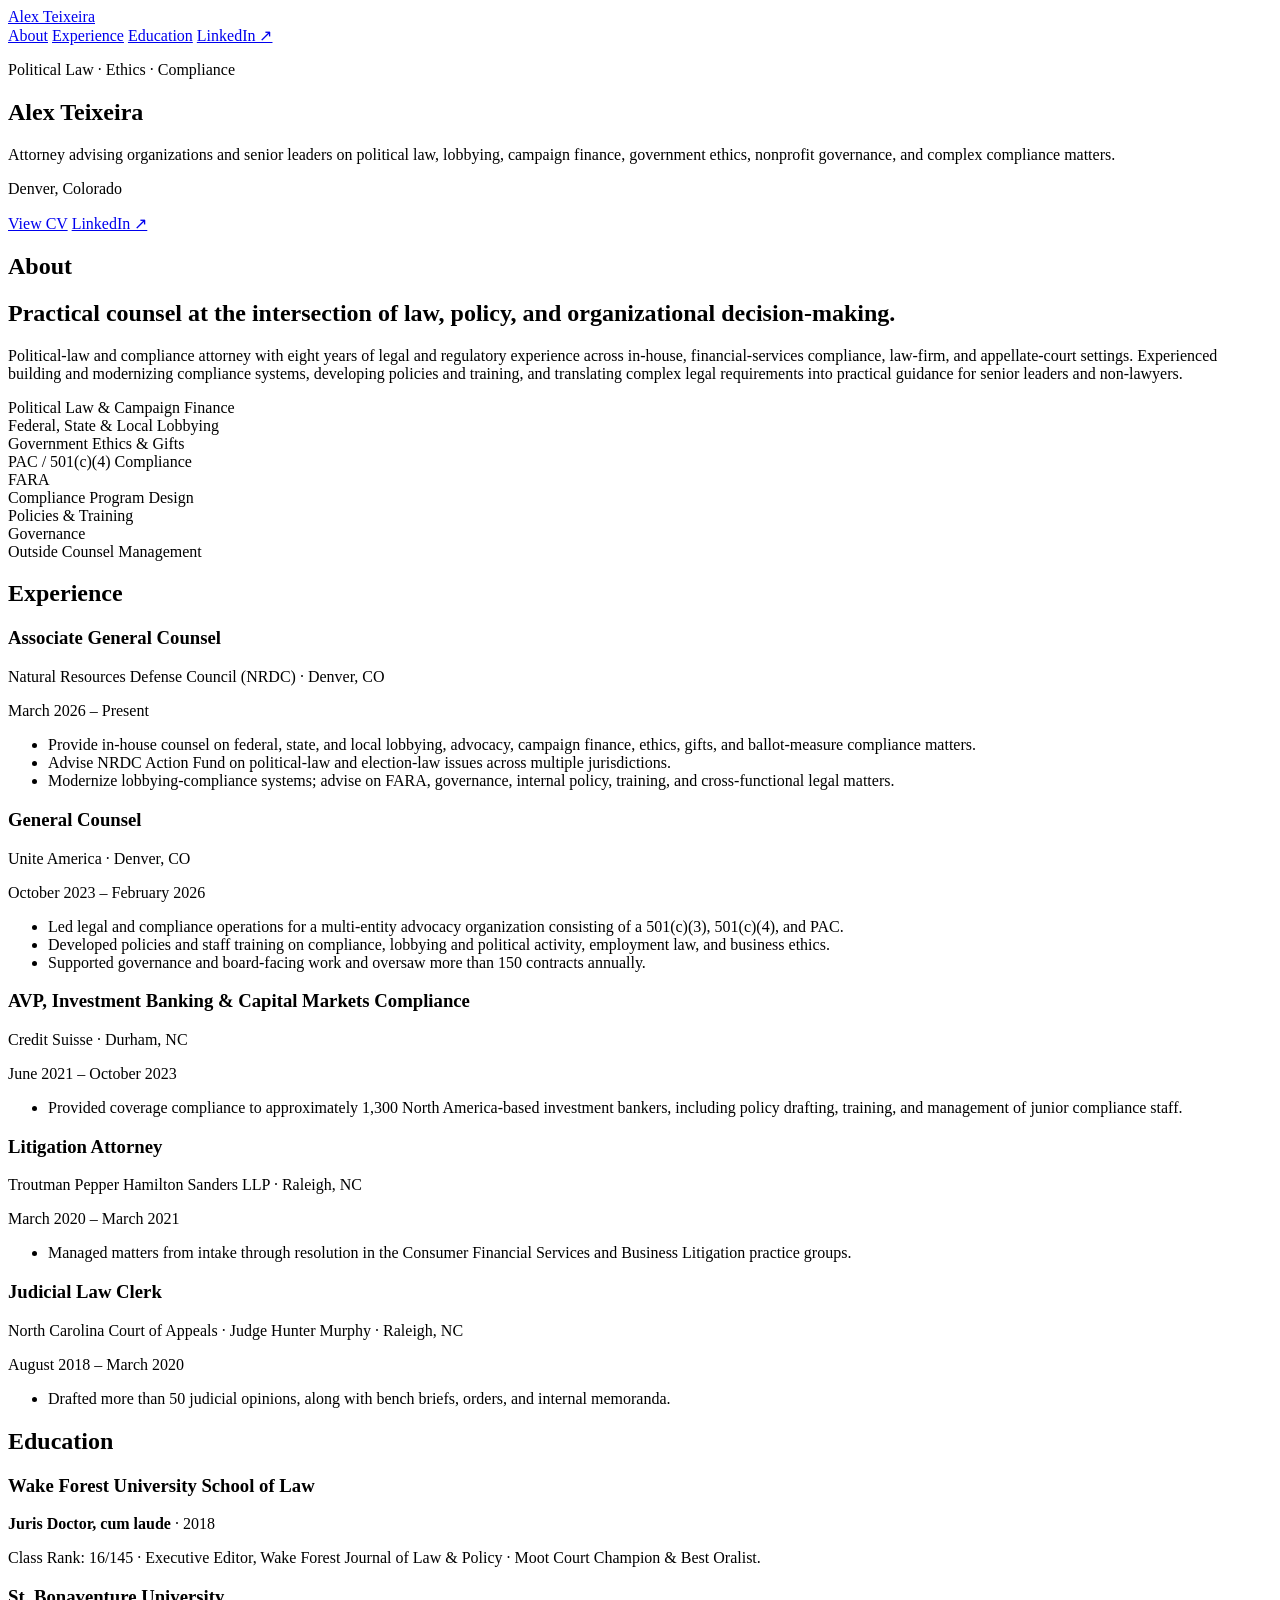
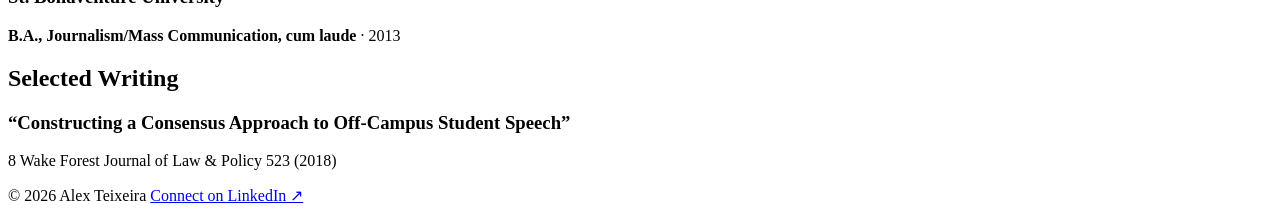
==== index.html @ 5073a771 "Add index.html" ====
<!doctype html>
<html lang="en">
<head>
  <meta charset="utf-8">
  <meta name="viewport" content="width=device-width, initial-scale=1">
  <title>Alex Teixeira | Political Law, Ethics & Compliance Counsel</title>
  <meta name="description" content="Alex Teixeira is a Denver-based attorney focused on political law, campaign finance, lobbying, ethics, compliance, nonprofit governance, and related regulatory matters.">
  <link rel="canonical" href="https://alex-teixeira.com/">
  <meta name="robots" content="index, follow">
  <meta property="og:type" content="website">
  <meta property="og:title" content="Alex Teixeira | Political Law, Ethics & Compliance Counsel">
  <meta property="og:description" content="Political-law and compliance attorney with experience across in-house, financial-services compliance, law-firm, and appellate-court settings.">
  <meta property="og:url" content="https://alex-teixeira.com/">
  <meta name="twitter:card" content="summary">
  <link rel="icon" href="favicon.svg" type="image/svg+xml">
  <link rel="stylesheet" href="styles.css">
  <script type="application/ld+json">
  {
    "@context": "https://schema.org",
    "@type": "Person",
    "name": "Alex Teixeira",
    "url": "https://alex-teixeira.com/",
    "jobTitle": "Political Law, Ethics & Compliance Counsel",
    "address": {
      "@type": "PostalAddress",
      "addressLocality": "Denver",
      "addressRegion": "CO",
      "addressCountry": "US"
    },
    "sameAs": [
      "https://www.linkedin.com/in/artex913"
    ]
  }
  </script>
</head>
<body>
  <header class="site-header">
    <nav class="nav container" aria-label="Primary navigation">
      <a class="brand" href="#top">Alex Teixeira</a>
      <div class="nav-links">
        <a href="#about">About</a>
        <a href="#experience">Experience</a>
        <a href="#education">Education</a>
        <a class="keep-mobile" href="https://www.linkedin.com/in/artex913" target="_blank" rel="noopener noreferrer">LinkedIn ↗</a>
      </div>
    </nav>
  </header>

  <main id="top">
    <section class="hero">
      <div class="container">
        <p class="eyebrow">Political Law · Ethics · Compliance</p>
        <h1>Alex Teixeira</h1>
        <p class="hero-subtitle">Attorney advising organizations and senior leaders on political law, lobbying, campaign finance, government ethics, nonprofit governance, and complex compliance matters.</p>
        <p class="hero-meta">Denver, Colorado</p>
        <div class="actions">
          <a class="button primary" href="Alex-Teixeira-CV.pdf">View CV</a>
          <a class="button secondary" href="https://www.linkedin.com/in/artex913" target="_blank" rel="noopener noreferrer">LinkedIn ↗</a>
        </div>
      </div>
    </section>

    <section class="section" id="about">
      <div class="container section-grid">
        <h2 class="section-label">About</h2>
        <div>
          <h2>Practical counsel at the intersection of law, policy, and organizational decision-making.</h2>
          <p class="lead">Political-law and compliance attorney with eight years of legal and regulatory experience across in-house, financial-services compliance, law-firm, and appellate-court settings. Experienced building and modernizing compliance systems, developing policies and training, and translating complex legal requirements into practical guidance for senior leaders and non-lawyers.</p>
          <div class="expertise-grid" aria-label="Core expertise">
            <div class="expertise-item">Political Law & Campaign Finance</div>
            <div class="expertise-item">Federal, State & Local Lobbying</div>
            <div class="expertise-item">Government Ethics & Gifts</div>
            <div class="expertise-item">PAC / 501(c)(4) Compliance</div>
            <div class="expertise-item">FARA</div>
            <div class="expertise-item">Compliance Program Design</div>
            <div class="expertise-item">Policies & Training</div>
            <div class="expertise-item">Governance</div>
            <div class="expertise-item">Outside Counsel Management</div>
          </div>
        </div>
      </div>
    </section>

    <section class="section" id="experience">
      <div class="container section-grid">
        <h2 class="section-label">Experience</h2>
        <div class="timeline">
          <article class="role">
            <div class="role-top">
              <div>
                <h3>Associate General Counsel</h3>
                <p class="org">Natural Resources Defense Council (NRDC) · Denver, CO</p>
              </div>
              <span class="date">March 2026 – Present</span>
            </div>
            <ul>
              <li>Provide in-house counsel on federal, state, and local lobbying, advocacy, campaign finance, ethics, gifts, and ballot-measure compliance matters.</li>
              <li>Advise NRDC Action Fund on political-law and election-law issues across multiple jurisdictions.</li>
              <li>Modernize lobbying-compliance systems; advise on FARA, governance, internal policy, training, and cross-functional legal matters.</li>
            </ul>
          </article>

          <article class="role">
            <div class="role-top">
              <div>
                <h3>General Counsel</h3>
                <p class="org">Unite America · Denver, CO</p>
              </div>
              <span class="date">October 2023 – February 2026</span>
            </div>
            <ul>
              <li>Led legal and compliance operations for a multi-entity advocacy organization consisting of a 501(c)(3), 501(c)(4), and PAC.</li>
              <li>Developed policies and staff training on compliance, lobbying and political activity, employment law, and business ethics.</li>
              <li>Supported governance and board-facing work and oversaw more than 150 contracts annually.</li>
            </ul>
          </article>

          <article class="role">
            <div class="role-top">
              <div>
                <h3>AVP, Investment Banking & Capital Markets Compliance</h3>
                <p class="org">Credit Suisse · Durham, NC</p>
              </div>
              <span class="date">June 2021 – October 2023</span>
            </div>
            <ul>
              <li>Provided coverage compliance to approximately 1,300 North America-based investment bankers, including policy drafting, training, and management of junior compliance staff.</li>
            </ul>
          </article>

          <article class="role">
            <div class="role-top">
              <div>
                <h3>Litigation Attorney</h3>
                <p class="org">Troutman Pepper Hamilton Sanders LLP · Raleigh, NC</p>
              </div>
              <span class="date">March 2020 – March 2021</span>
            </div>
            <ul>
              <li>Managed matters from intake through resolution in the Consumer Financial Services and Business Litigation practice groups.</li>
            </ul>
          </article>

          <article class="role">
            <div class="role-top">
              <div>
                <h3>Judicial Law Clerk</h3>
                <p class="org">North Carolina Court of Appeals · Judge Hunter Murphy · Raleigh, NC</p>
              </div>
              <span class="date">August 2018 – March 2020</span>
            </div>
            <ul>
              <li>Drafted more than 50 judicial opinions, along with bench briefs, orders, and internal memoranda.</li>
            </ul>
          </article>
        </div>
      </div>
    </section>

    <section class="section" id="education">
      <div class="container section-grid">
        <h2 class="section-label">Education</h2>
        <div class="education-grid">
          <article class="card">
            <h3>Wake Forest University School of Law</h3>
            <p><strong>Juris Doctor, cum laude</strong> · 2018</p>
            <p>Class Rank: 16/145 · Executive Editor, Wake Forest Journal of Law & Policy · Moot Court Champion & Best Oralist.</p>
          </article>
          <article class="card">
            <h3>St. Bonaventure University</h3>
            <p><strong>B.A., Journalism/Mass Communication, cum laude</strong> · 2013</p>
          </article>
        </div>
      </div>
    </section>

    <section class="section" id="writing">
      <div class="container section-grid">
        <h2 class="section-label">Selected Writing</h2>
        <article class="writing-card">
          <h3>“Constructing a Consensus Approach to Off-Campus Student Speech”</h3>
          <p>8 Wake Forest Journal of Law & Policy 523 (2018)</p>
        </article>
      </div>
    </section>
  </main>

  <footer class="site-footer">
    <div class="container footer-inner">
      <span>© 2026 Alex Teixeira</span>
      <a href="https://www.linkedin.com/in/artex913" target="_blank" rel="noopener noreferrer">Connect on LinkedIn ↗</a>
    </div>
  </footer>
</body>
</html>
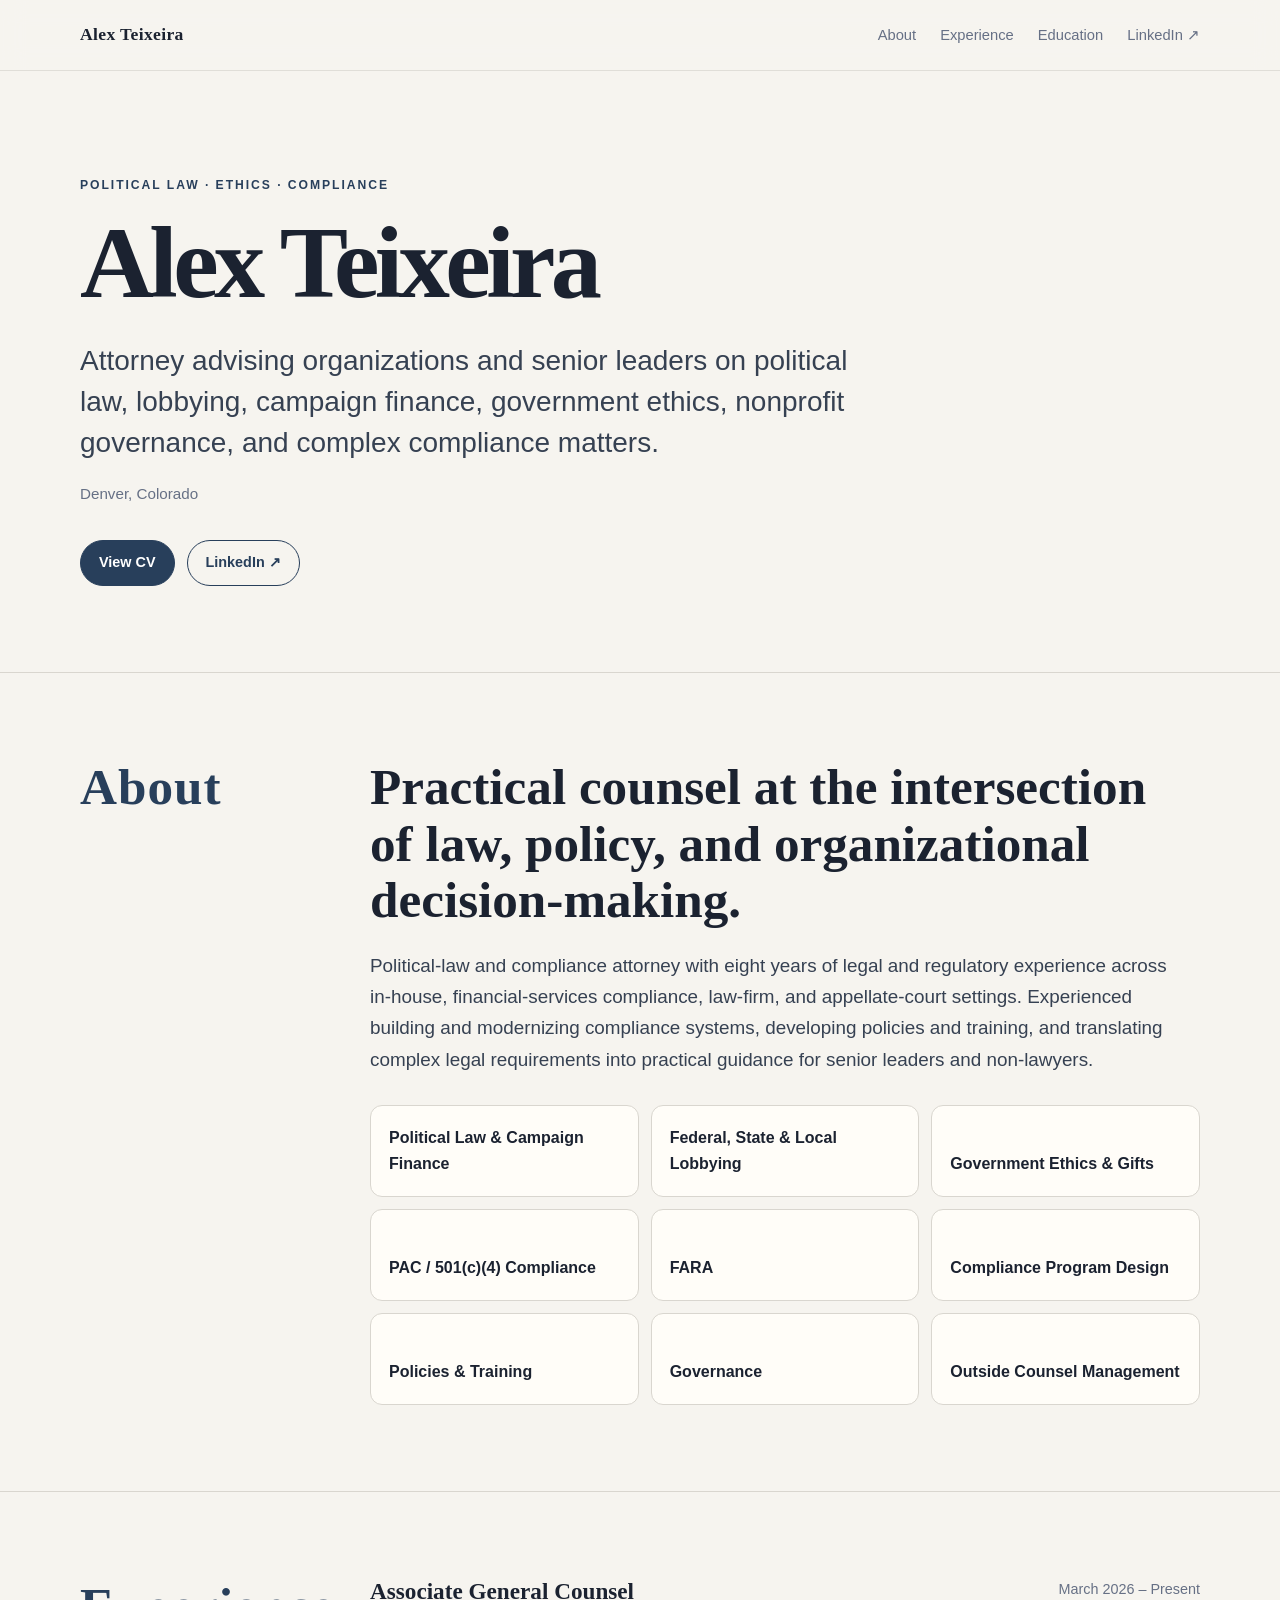
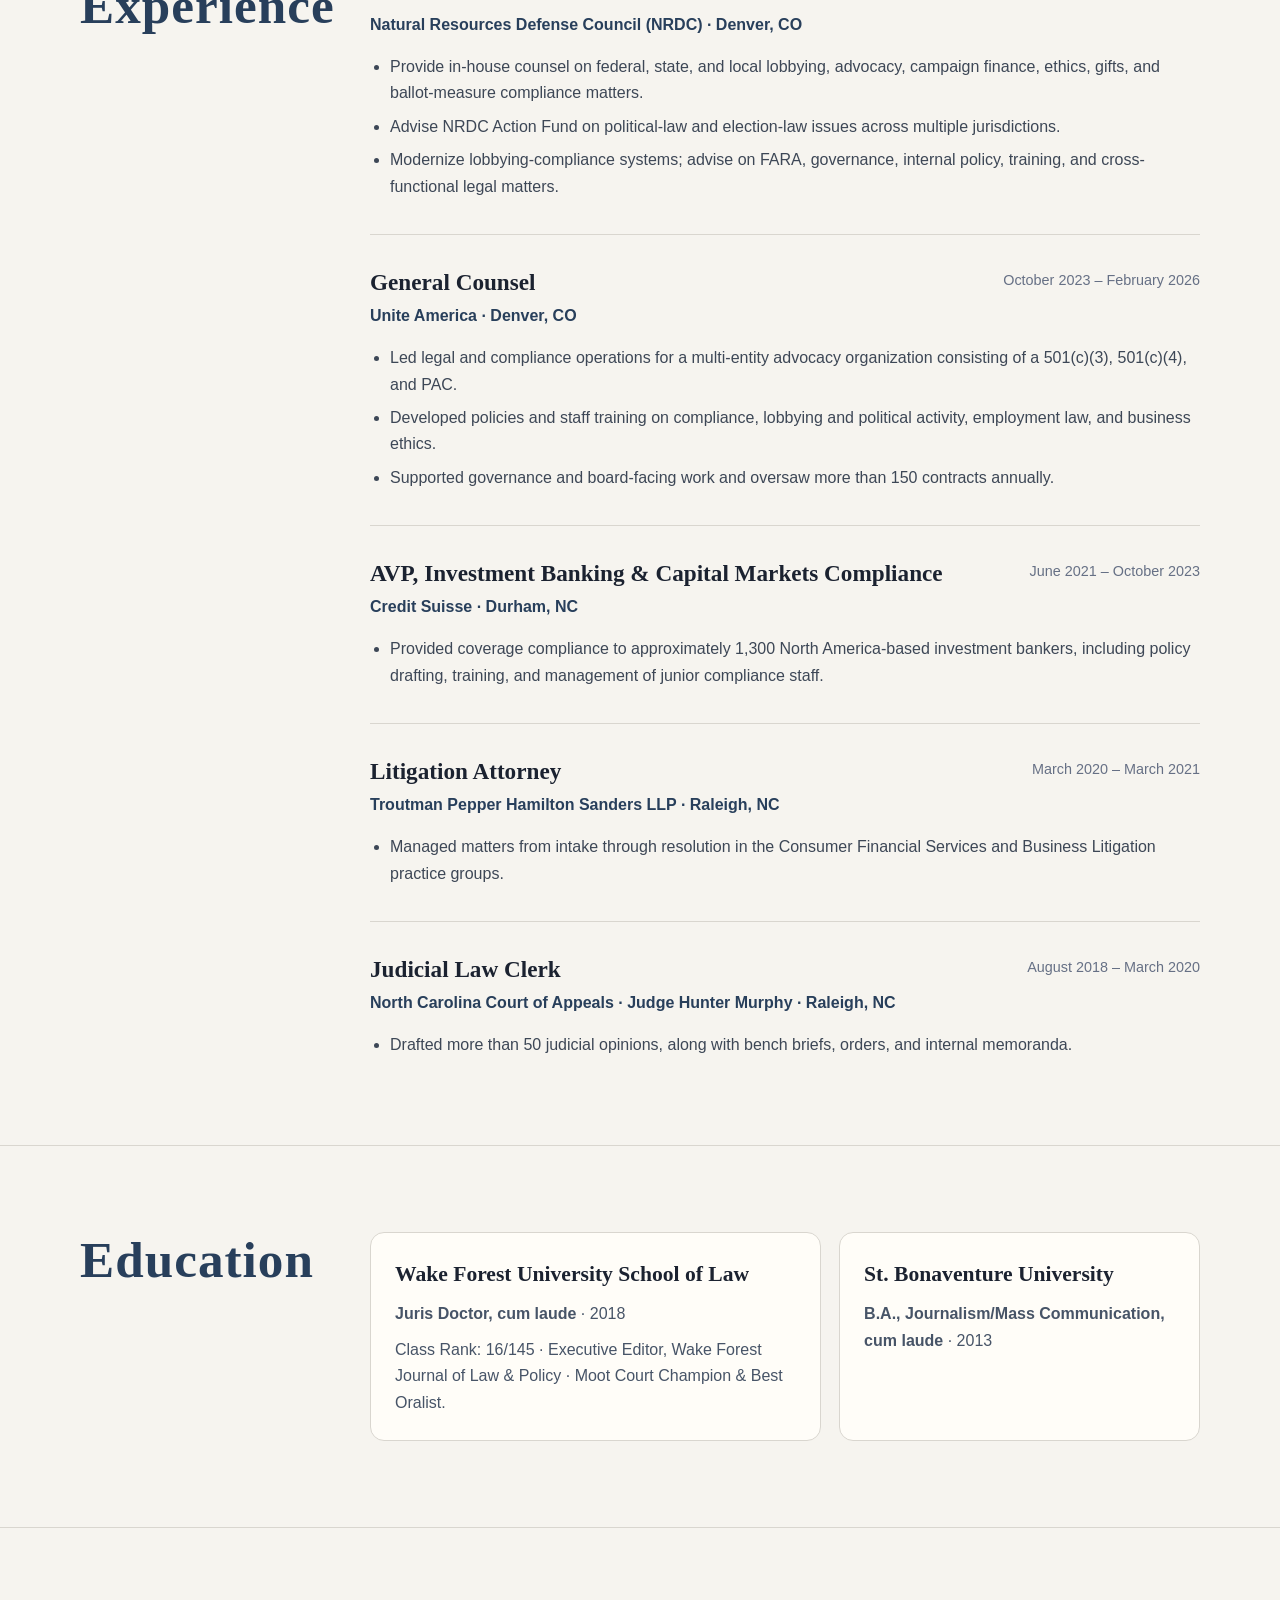
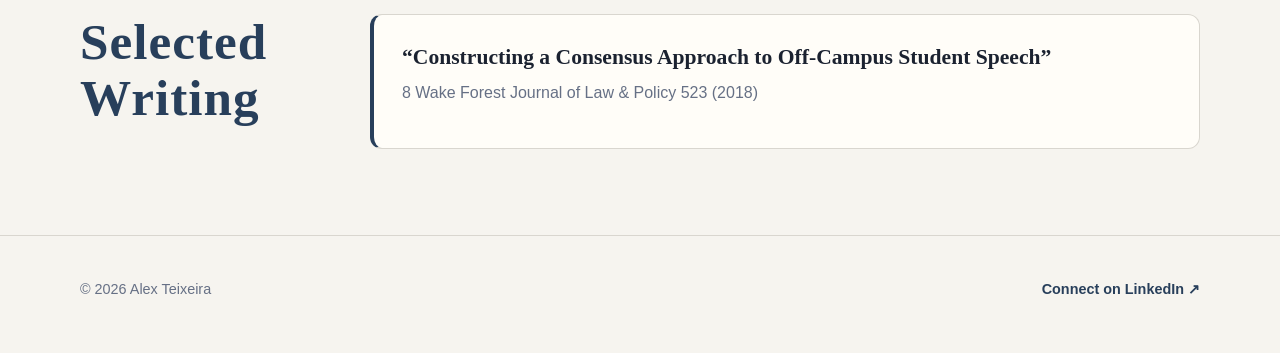
==== commit a2b3f3c5: "Link CV button to public web CV" ====
--- a/index.html
+++ b/index.html
@@ -54,7 +54,7 @@
         <p class="hero-subtitle">Attorney advising organizations and senior leaders on political law, lobbying, campaign finance, government ethics, nonprofit governance, and complex compliance matters.</p>
         <p class="hero-meta">Denver, Colorado</p>
         <div class="actions">
-          <a class="button primary" href="Alex-Teixeira-CV.pdf">View CV</a>
+          <a class="button primary" href="cv-public.html">View CV</a>
           <a class="button secondary" href="https://www.linkedin.com/in/artex913" target="_blank" rel="noopener noreferrer">LinkedIn ↗</a>
         </div>
       </div>
--- a/styles.css
+++ b/styles.css
@@ -0,0 +1,163 @@
+:root {
+  --bg: #f6f4ef;
+  --paper: #fffdf8;
+  --text: #1b2230;
+  --muted: #667085;
+  --line: #d9d6cf;
+  --accent: #283f5b;
+  --accent-soft: #e9edf2;
+  --max: 1120px;
+}
+
+* { box-sizing: border-box; }
+html { scroll-behavior: smooth; }
+body {
+  margin: 0;
+  background: var(--bg);
+  color: var(--text);
+  font-family: Inter, ui-sans-serif, -apple-system, BlinkMacSystemFont, "Segoe UI", sans-serif;
+  line-height: 1.65;
+  -webkit-font-smoothing: antialiased;
+}
+
+a { color: inherit; }
+.container { width: min(calc(100% - 40px), var(--max)); margin: 0 auto; }
+
+.site-header {
+  position: sticky;
+  top: 0;
+  z-index: 20;
+  backdrop-filter: blur(12px);
+  background: color-mix(in srgb, var(--bg) 88%, transparent);
+  border-bottom: 1px solid color-mix(in srgb, var(--line) 75%, transparent);
+}
+.nav {
+  min-height: 70px;
+  display: flex;
+  align-items: center;
+  justify-content: space-between;
+  gap: 28px;
+}
+.brand {
+  text-decoration: none;
+  font-family: Georgia, "Times New Roman", serif;
+  font-weight: 700;
+  letter-spacing: .02em;
+  font-size: 1.1rem;
+}
+.nav-links { display: flex; gap: 24px; align-items: center; }
+.nav-links a { text-decoration: none; font-size: .92rem; color: var(--muted); }
+.nav-links a:hover { color: var(--text); }
+
+.hero { padding: 104px 0 86px; border-bottom: 1px solid var(--line); }
+.eyebrow {
+  margin: 0 0 18px;
+  text-transform: uppercase;
+  letter-spacing: .16em;
+  font-size: .76rem;
+  font-weight: 700;
+  color: var(--accent);
+}
+h1, h2, h3 { font-family: Georgia, "Times New Roman", serif; }
+h1 {
+  margin: 0;
+  max-width: 840px;
+  font-size: clamp(3rem, 8vw, 6.6rem);
+  line-height: .98;
+  letter-spacing: -.045em;
+  font-weight: 600;
+}
+.hero-subtitle {
+  max-width: 780px;
+  margin: 28px 0 0;
+  font-size: clamp(1.25rem, 2.5vw, 1.75rem);
+  line-height: 1.45;
+  color: #364152;
+}
+.hero-meta { margin: 18px 0 0; color: var(--muted); font-size: .95rem; }
+.actions { display: flex; flex-wrap: wrap; gap: 12px; margin-top: 34px; }
+.button {
+  display: inline-flex;
+  align-items: center;
+  justify-content: center;
+  min-height: 46px;
+  padding: 0 18px;
+  border: 1px solid var(--accent);
+  border-radius: 999px;
+  text-decoration: none;
+  font-weight: 650;
+  font-size: .9rem;
+}
+.button.primary { background: var(--accent); color: white; }
+.button.secondary { background: transparent; color: var(--accent); }
+.button:hover { transform: translateY(-1px); }
+
+.section { padding: 86px 0; border-bottom: 1px solid var(--line); }
+.section-grid { display: grid; grid-template-columns: 220px 1fr; gap: 70px; }
+.section-label { margin: 0; font-size: 1rem; letter-spacing: .02em; color: var(--accent); }
+.section h2 { margin: 0 0 22px; font-size: clamp(2rem, 4vw, 3.3rem); line-height: 1.1; }
+.lead { margin: 0; max-width: 800px; font-size: 1.18rem; color: #364152; }
+
+.expertise-grid {
+  display: grid;
+  grid-template-columns: repeat(3, 1fr);
+  gap: 12px;
+  margin-top: 30px;
+}
+.expertise-item {
+  min-height: 92px;
+  padding: 18px;
+  background: var(--paper);
+  border: 1px solid var(--line);
+  border-radius: 12px;
+  font-weight: 650;
+  display: flex;
+  align-items: flex-end;
+}
+
+.timeline { display: grid; gap: 34px; }
+.role { padding-bottom: 34px; border-bottom: 1px solid var(--line); }
+.role:last-child { padding-bottom: 0; border-bottom: 0; }
+.role-top { display: flex; justify-content: space-between; gap: 24px; align-items: flex-start; }
+.role h3 { margin: 0; font-size: 1.45rem; line-height: 1.2; }
+.org { margin: 6px 0 0; font-weight: 700; color: var(--accent); }
+.date { white-space: nowrap; color: var(--muted); font-size: .9rem; }
+.role ul { margin: 16px 0 0; padding-left: 1.25rem; color: #3d4756; }
+.role li + li { margin-top: 7px; }
+
+.education-grid { display: grid; grid-template-columns: 1.25fr 1fr; gap: 18px; }
+.card { padding: 24px; background: var(--paper); border: 1px solid var(--line); border-radius: 14px; }
+.card h3 { margin: 0; font-size: 1.35rem; }
+.card p { margin: 9px 0 0; color: #475467; }
+
+.writing-card {
+  padding: 28px;
+  background: var(--paper);
+  border: 1px solid var(--line);
+  border-left: 4px solid var(--accent);
+  border-radius: 12px;
+}
+.writing-card h3 { margin: 0; font-size: 1.35rem; line-height: 1.35; }
+.writing-card p { margin: 8px 0 0; color: var(--muted); }
+
+.site-footer { padding: 42px 0 52px; }
+.footer-inner { display: flex; justify-content: space-between; gap: 20px; color: var(--muted); font-size: .9rem; }
+.footer-inner a { color: var(--accent); font-weight: 650; text-decoration: none; }
+
+@media (max-width: 800px) {
+  .nav-links a:not(.keep-mobile) { display: none; }
+  .hero { padding: 76px 0 64px; }
+  .section { padding: 64px 0; }
+  .section-grid { grid-template-columns: 1fr; gap: 22px; }
+  .expertise-grid { grid-template-columns: 1fr 1fr; }
+  .education-grid { grid-template-columns: 1fr; }
+  .role-top { display: block; }
+  .date { display: block; margin-top: 8px; }
+}
+
+@media (max-width: 520px) {
+  .container { width: min(calc(100% - 28px), var(--max)); }
+  .expertise-grid { grid-template-columns: 1fr; }
+  .footer-inner { display: block; }
+  .footer-inner span { display: block; margin-bottom: 8px; }
+}
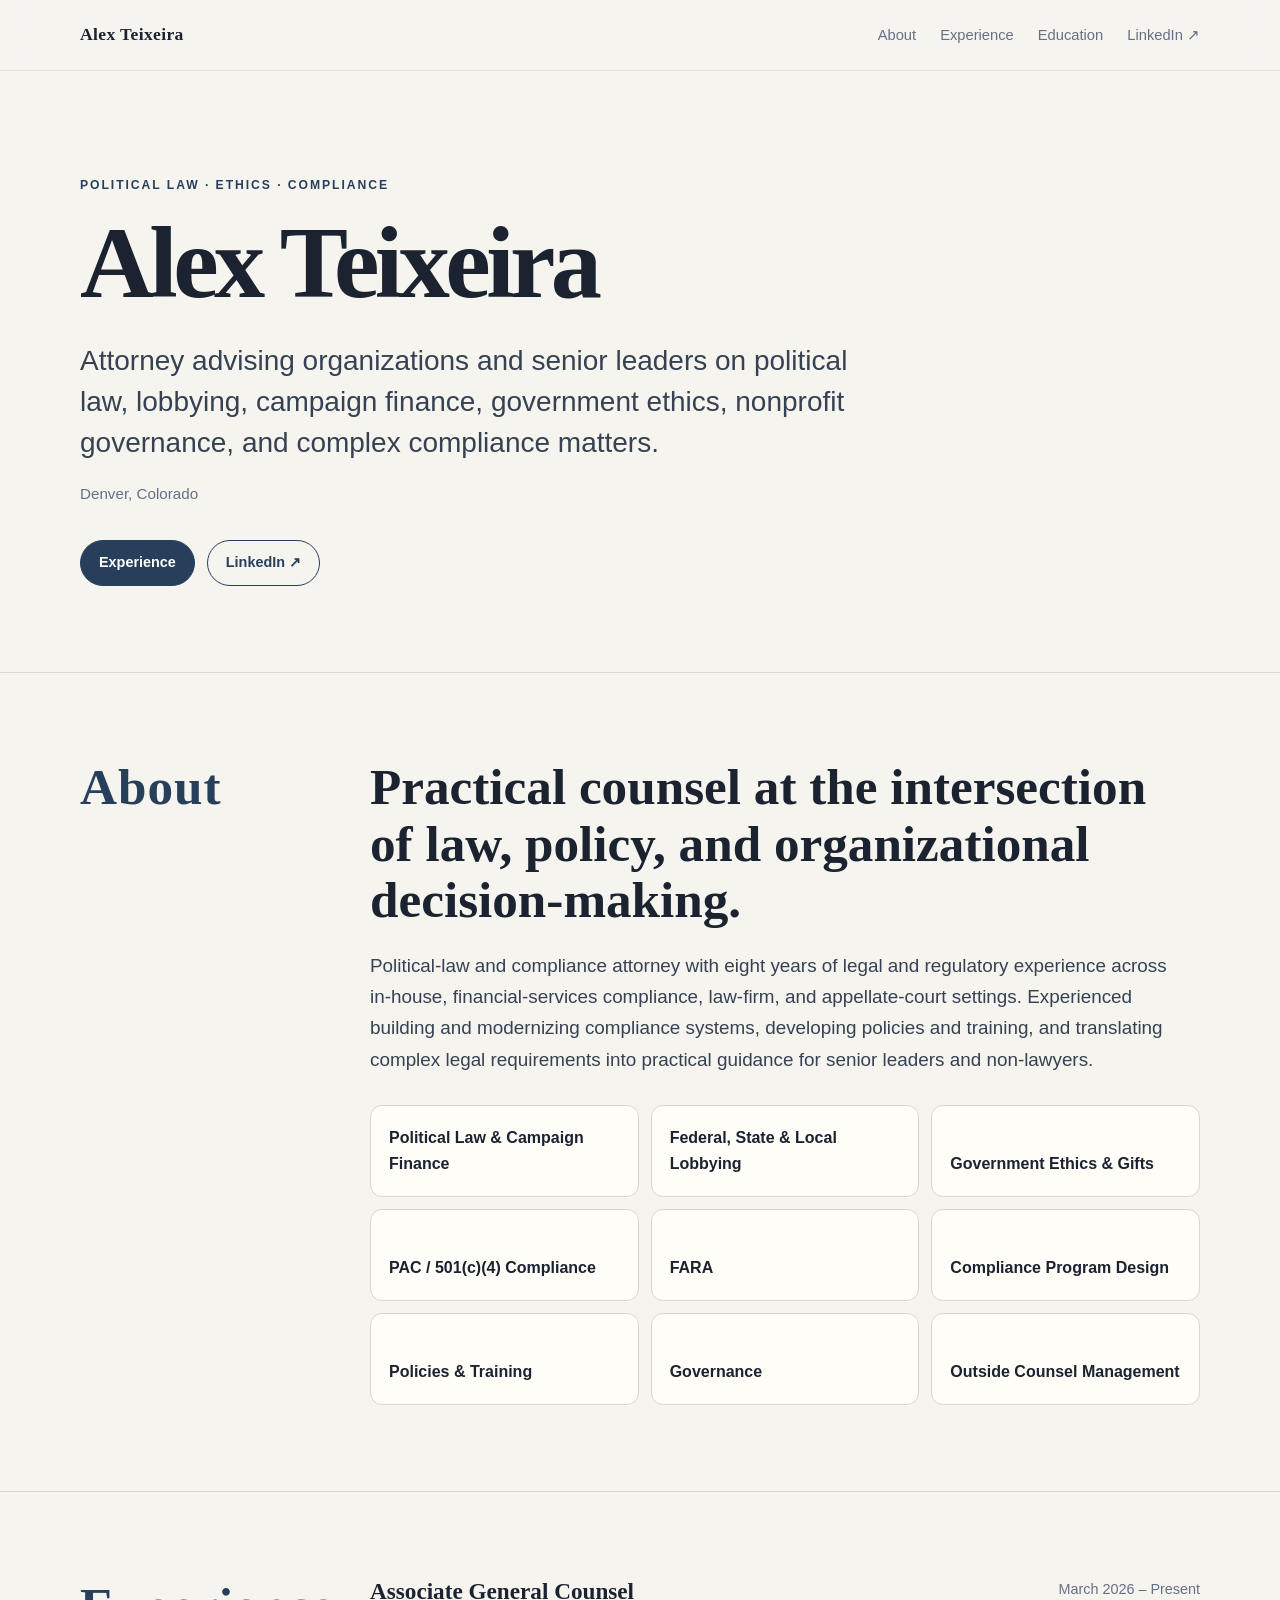
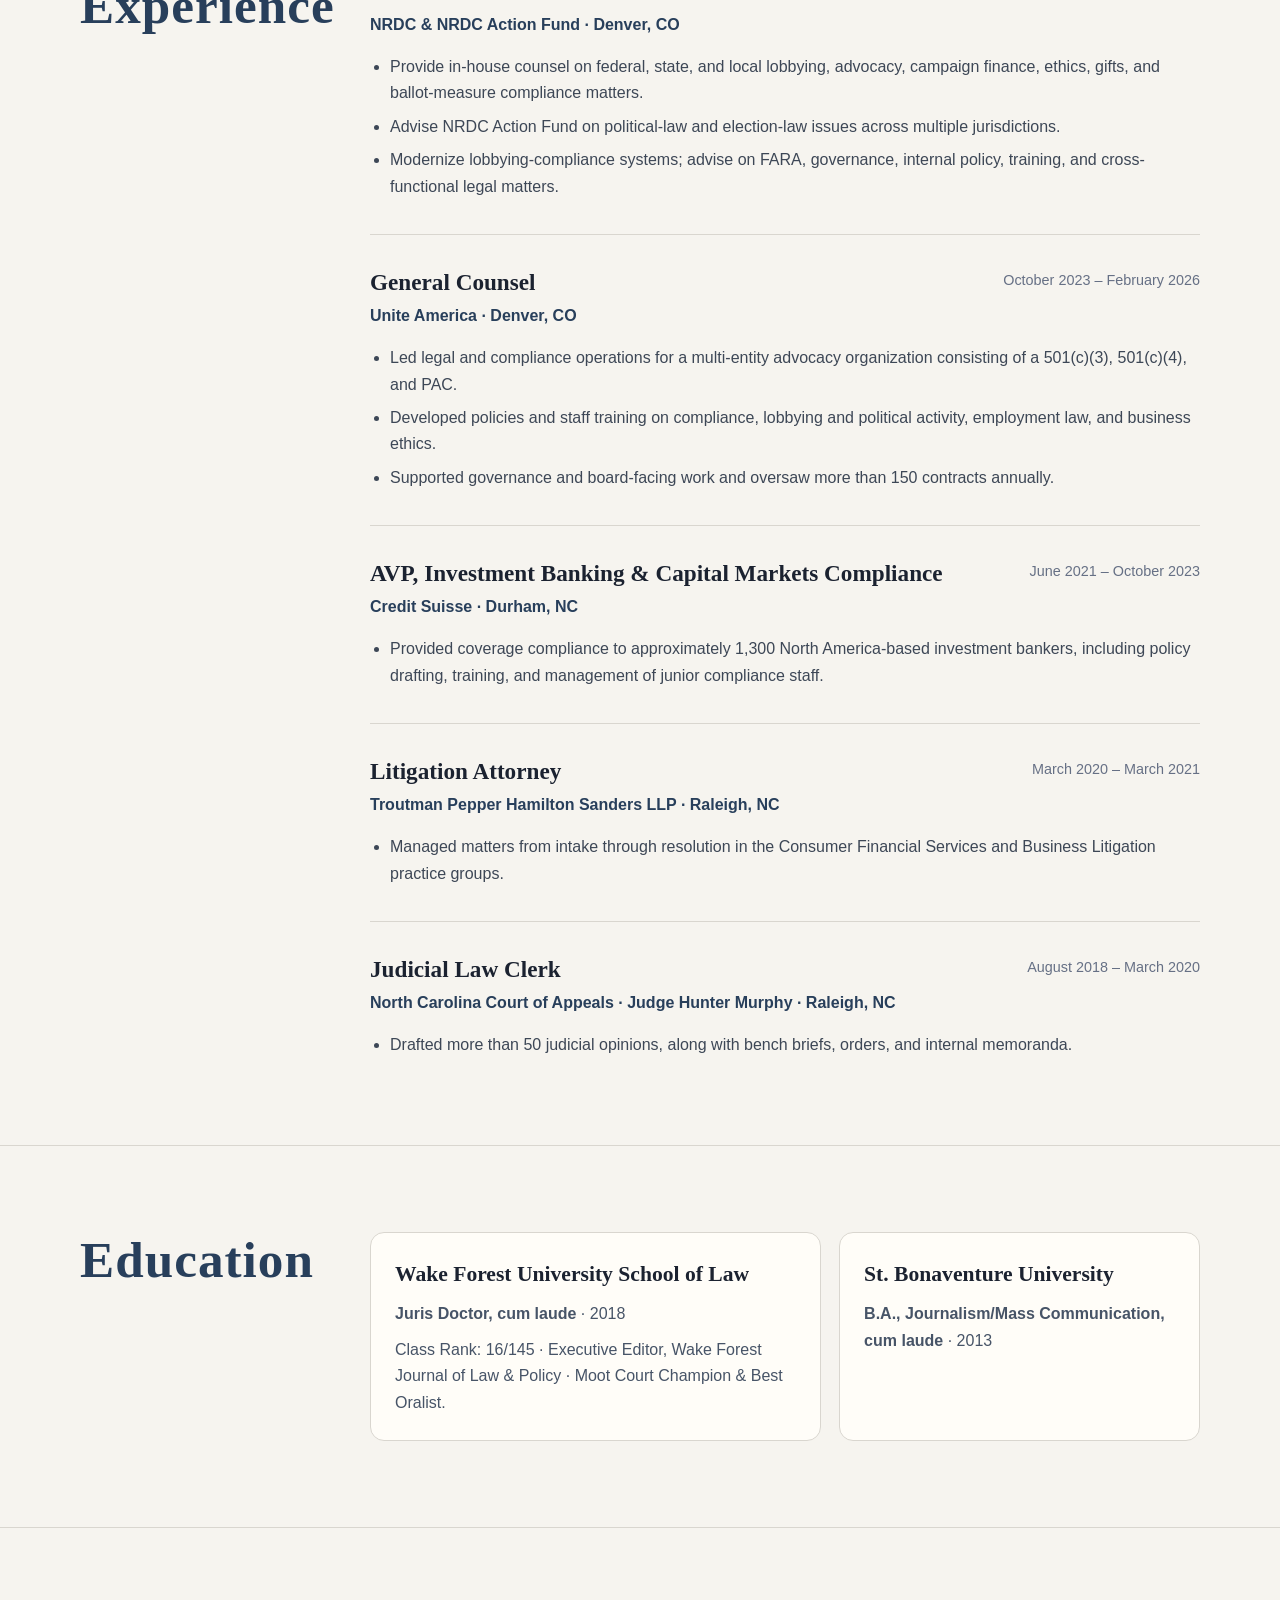
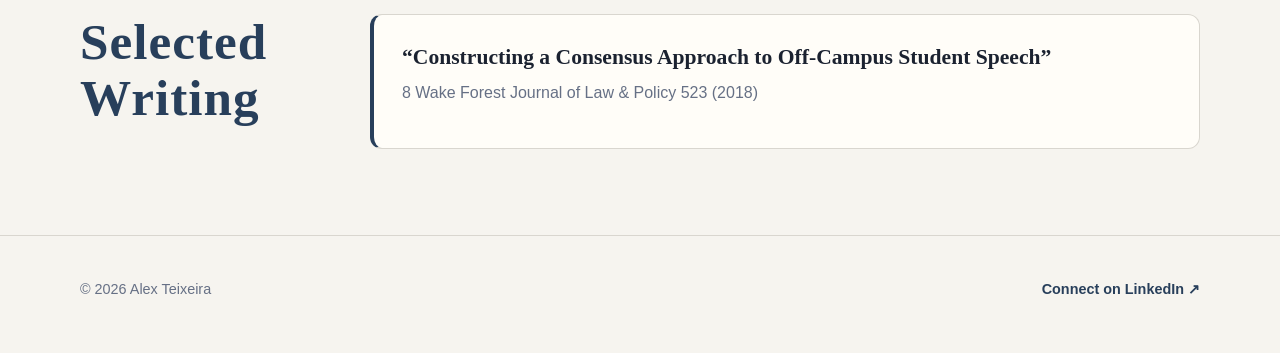
==== commit cd30c3bf: "Refine experience link and NRDC role label" ====
--- a/index.html
+++ b/index.html
@@ -54,7 +54,7 @@
         <p class="hero-subtitle">Attorney advising organizations and senior leaders on political law, lobbying, campaign finance, government ethics, nonprofit governance, and complex compliance matters.</p>
         <p class="hero-meta">Denver, Colorado</p>
         <div class="actions">
-          <a class="button primary" href="cv-public.html">View CV</a>
+          <a class="button primary" href="#experience">Experience</a>
           <a class="button secondary" href="https://www.linkedin.com/in/artex913" target="_blank" rel="noopener noreferrer">LinkedIn ↗</a>
         </div>
       </div>
@@ -89,7 +89,7 @@
             <div class="role-top">
               <div>
                 <h3>Associate General Counsel</h3>
-                <p class="org">Natural Resources Defense Council (NRDC) · Denver, CO</p>
+                <p class="org">NRDC &amp; NRDC Action Fund · Denver, CO</p>
               </div>
               <span class="date">March 2026 – Present</span>
             </div>
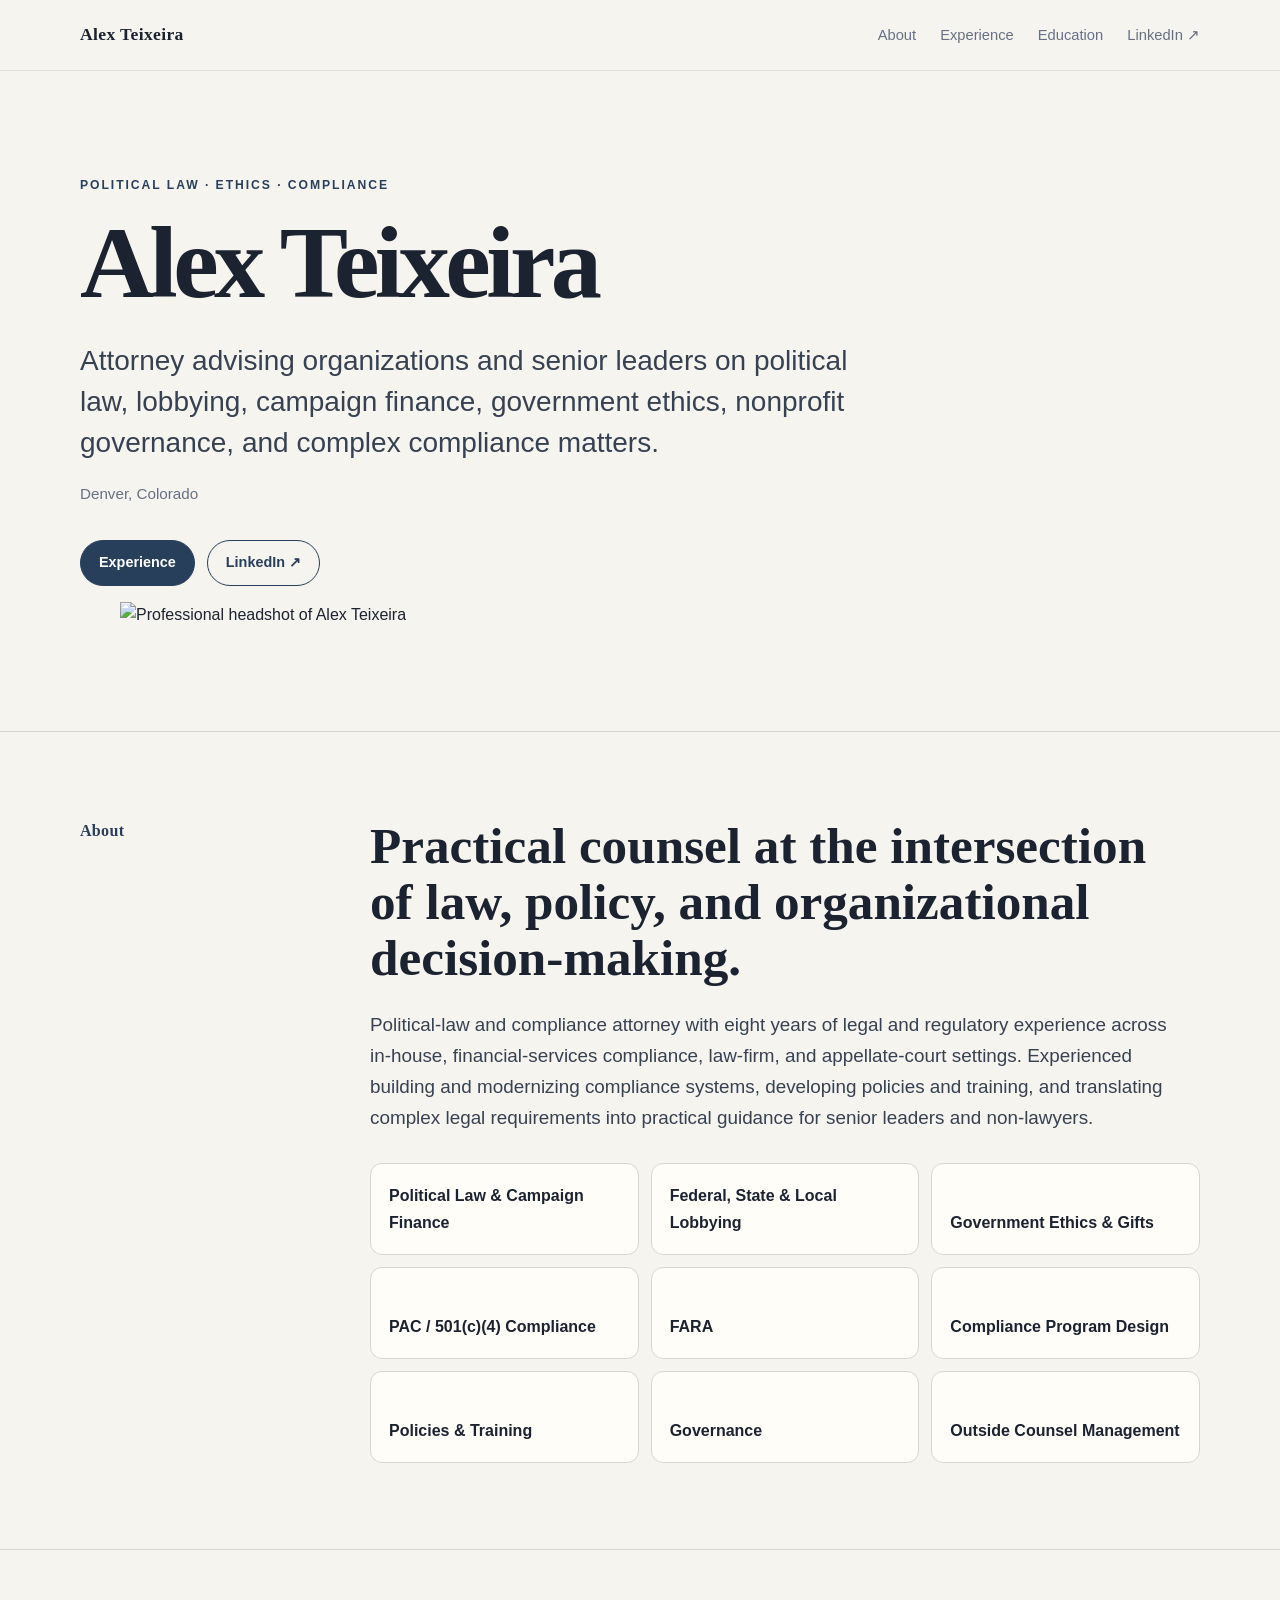
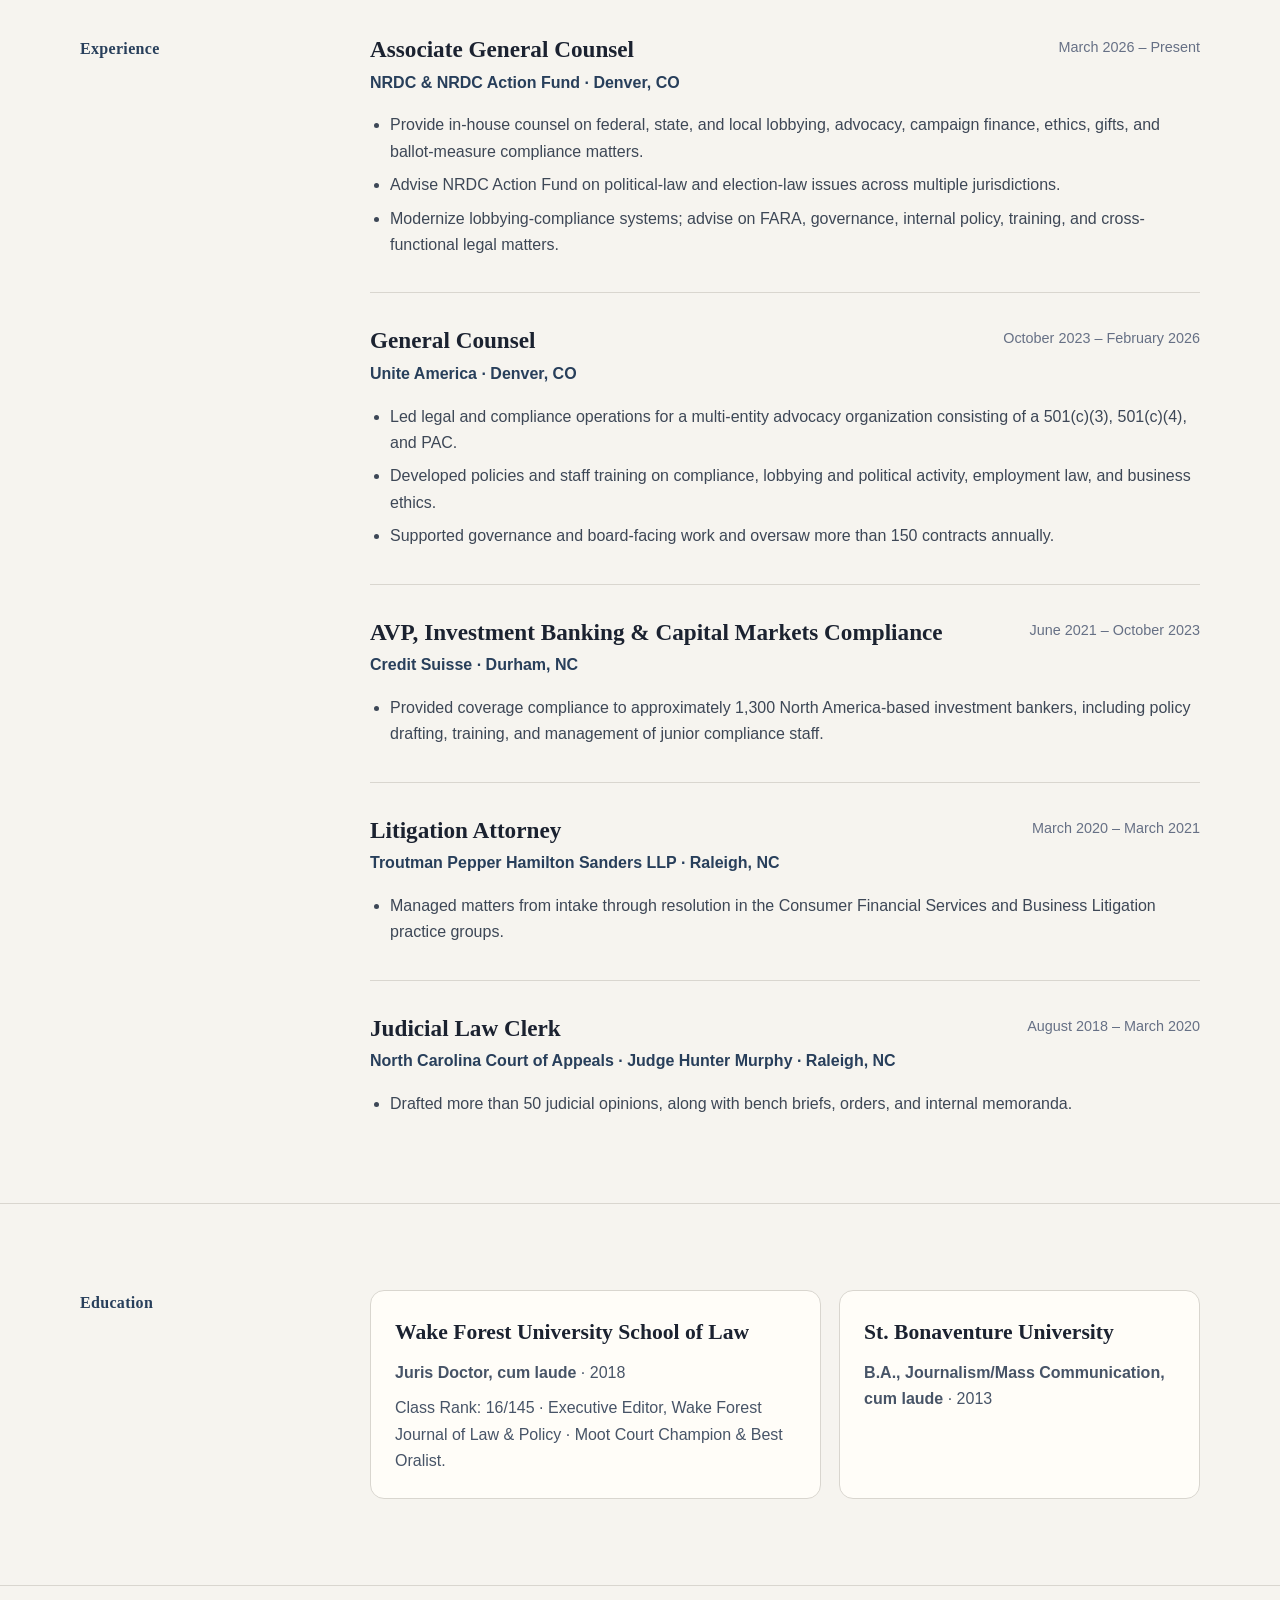
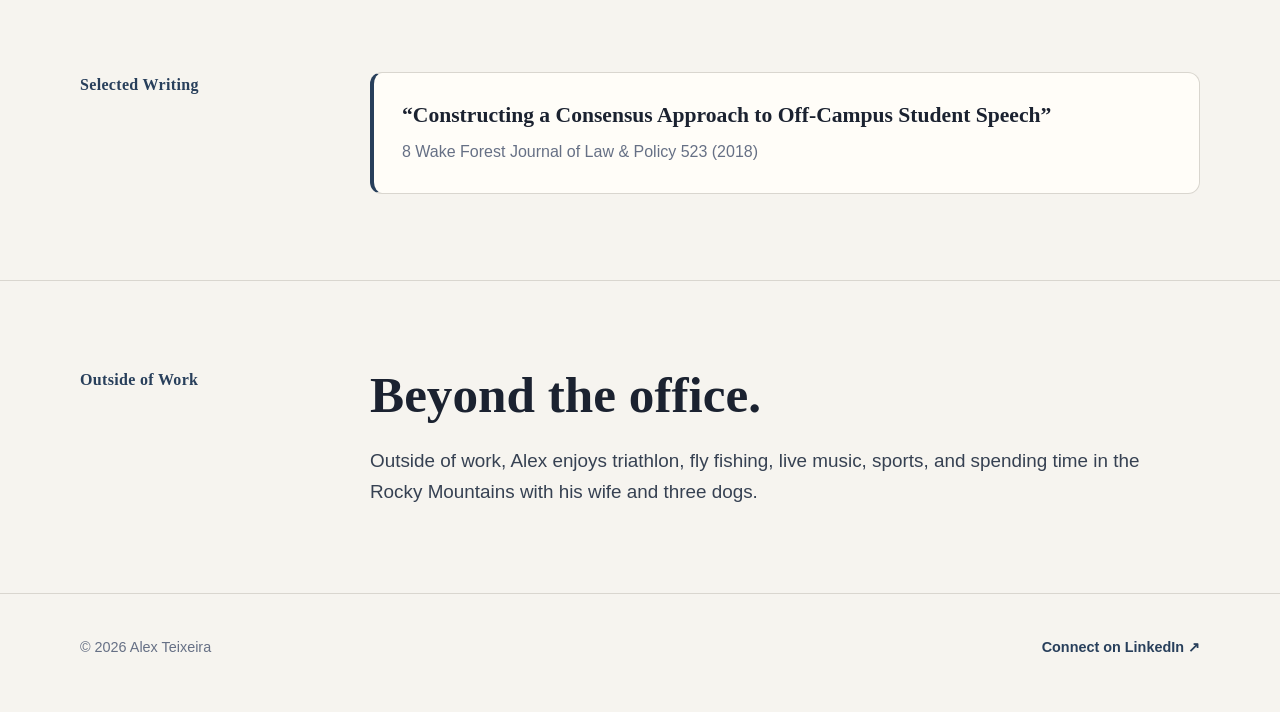
==== commit 091310df: "Add headshot layout and outside-of-work section" ====
--- a/index.html
+++ b/index.html
@@ -48,15 +48,20 @@
 
   <main id="top">
     <section class="hero">
-      <div class="container">
-        <p class="eyebrow">Political Law · Ethics · Compliance</p>
-        <h1>Alex Teixeira</h1>
-        <p class="hero-subtitle">Attorney advising organizations and senior leaders on political law, lobbying, campaign finance, government ethics, nonprofit governance, and complex compliance matters.</p>
-        <p class="hero-meta">Denver, Colorado</p>
-        <div class="actions">
-          <a class="button primary" href="#experience">Experience</a>
-          <a class="button secondary" href="https://www.linkedin.com/in/artex913" target="_blank" rel="noopener noreferrer">LinkedIn ↗</a>
-        </div>
+      <div class="container hero-grid">
+        <div class="hero-copy">
+          <p class="eyebrow">Political Law · Ethics · Compliance</p>
+          <h1>Alex Teixeira</h1>
+          <p class="hero-subtitle">Attorney advising organizations and senior leaders on political law, lobbying, campaign finance, government ethics, nonprofit governance, and complex compliance matters.</p>
+          <p class="hero-meta">Denver, Colorado</p>
+          <div class="actions">
+            <a class="button primary" href="#experience">Experience</a>
+            <a class="button secondary" href="https://www.linkedin.com/in/artex913" target="_blank" rel="noopener noreferrer">LinkedIn ↗</a>
+          </div>
+        </div>
+        <figure class="hero-portrait">
+          <img src="headshot.jpg" alt="Professional headshot of Alex Teixeira">
+        </figure>
       </div>
     </section>
 
@@ -183,6 +188,16 @@
         </article>
       </div>
     </section>
+
+    <section class="section personal-section" id="outside-work">
+      <div class="container section-grid">
+        <h2 class="section-label">Outside of Work</h2>
+        <div class="personal-copy">
+          <h2>Beyond the office.</h2>
+          <p class="lead">Outside of work, Alex enjoys triathlon, fly fishing, live music, sports, and spending time in the Rocky Mountains with his wife and three dogs.</p>
+        </div>
+      </div>
+    </section>
   </main>
 
   <footer class="site-footer">
--- a/styles.css
+++ b/styles.css
@@ -95,7 +95,7 @@
 .section { padding: 86px 0; border-bottom: 1px solid var(--line); }
 .section-grid { display: grid; grid-template-columns: 220px 1fr; gap: 70px; }
 .section-label { margin: 0; font-size: 1rem; letter-spacing: .02em; color: var(--accent); }
-.section h2 { margin: 0 0 22px; font-size: clamp(2rem, 4vw, 3.3rem); line-height: 1.1; }
+.section h2:not(.section-label) { margin: 0 0 22px; font-size: clamp(2rem, 4vw, 3.3rem); line-height: 1.1; }
 .lead { margin: 0; max-width: 800px; font-size: 1.18rem; color: #364152; }
 
 .expertise-grid {
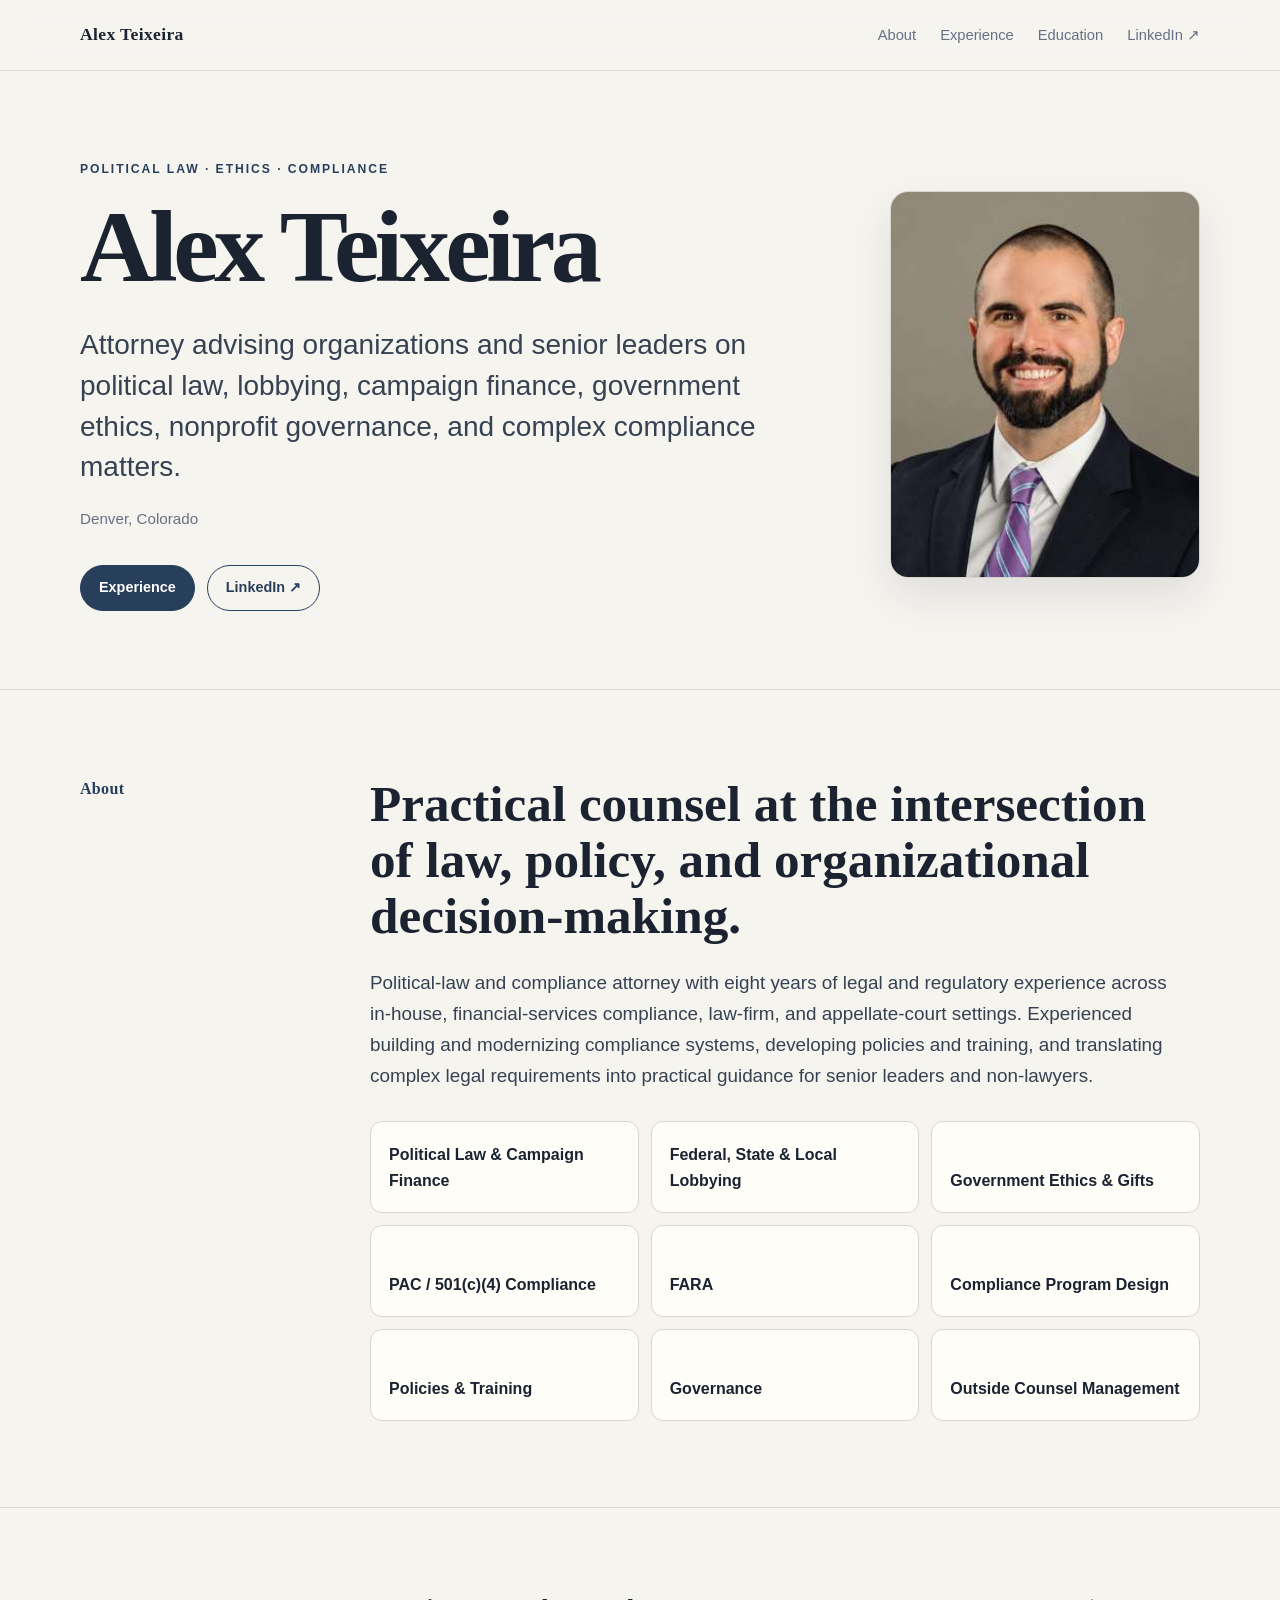
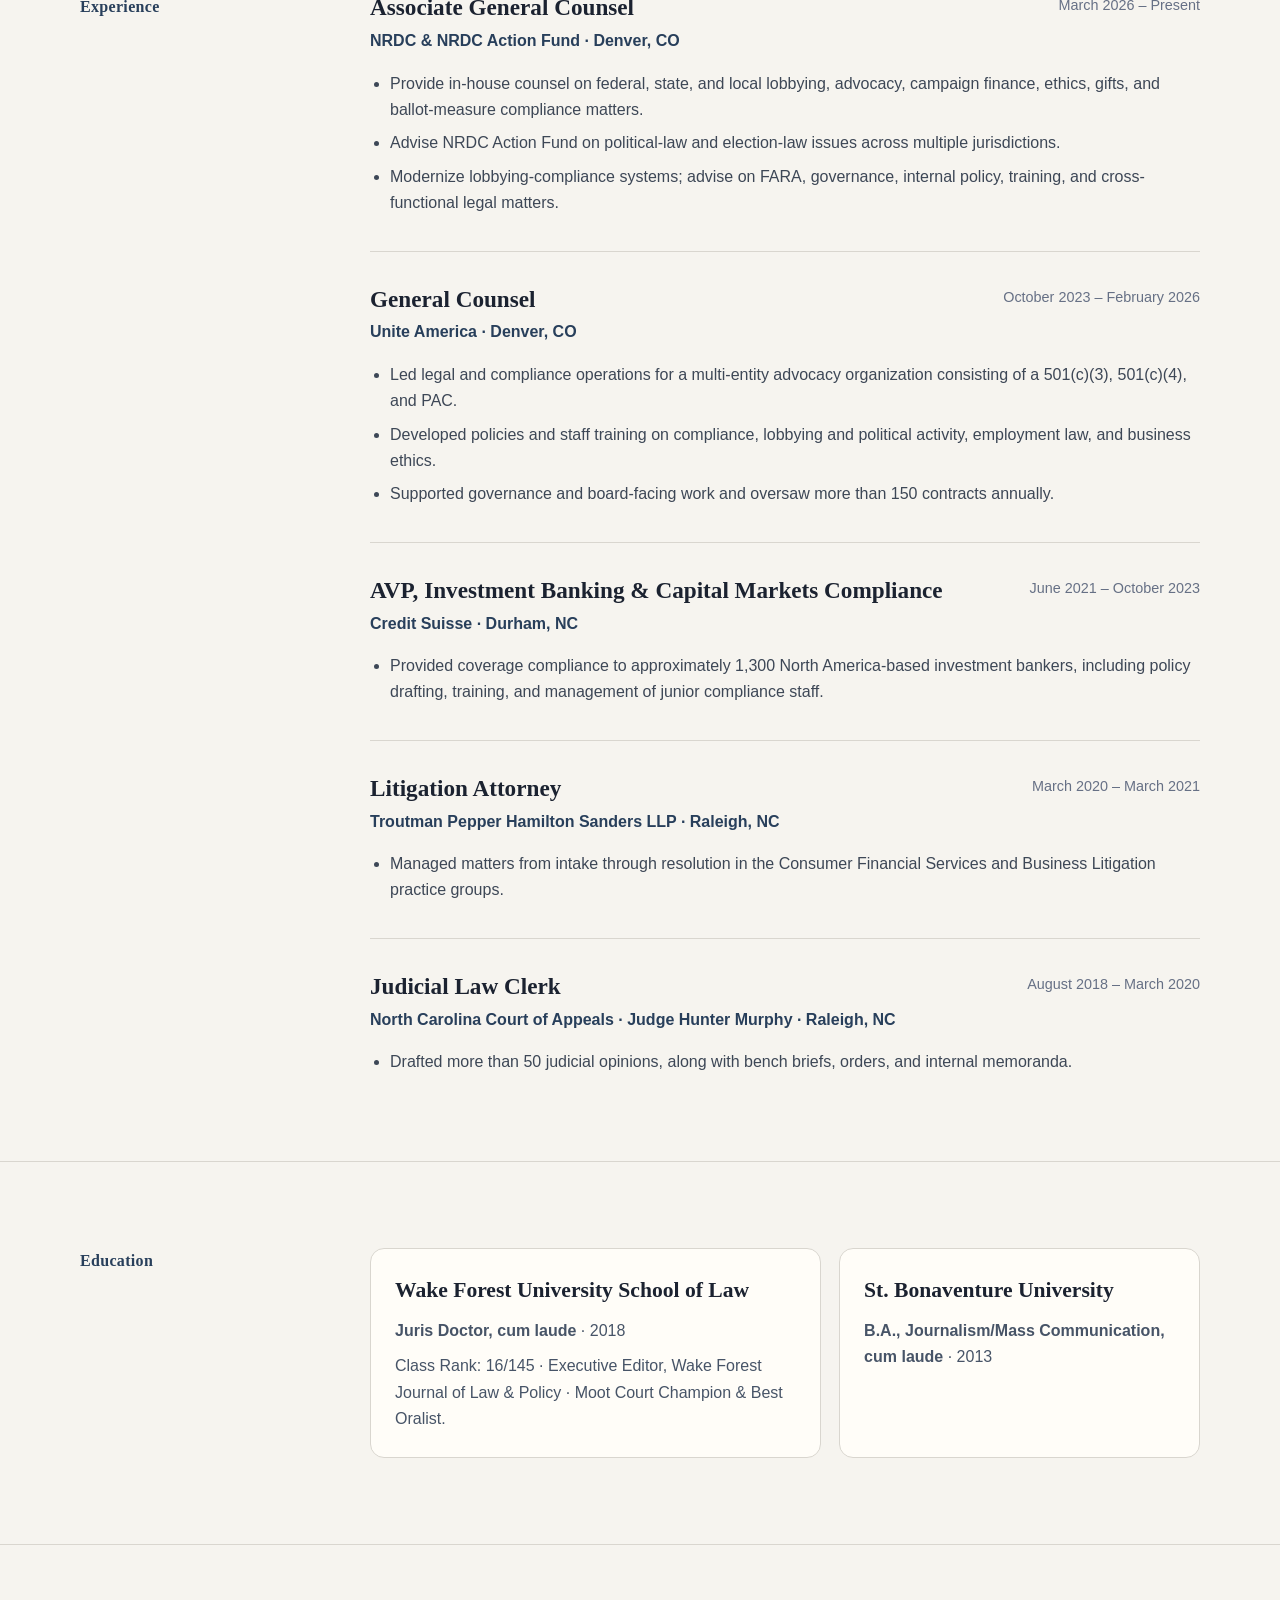
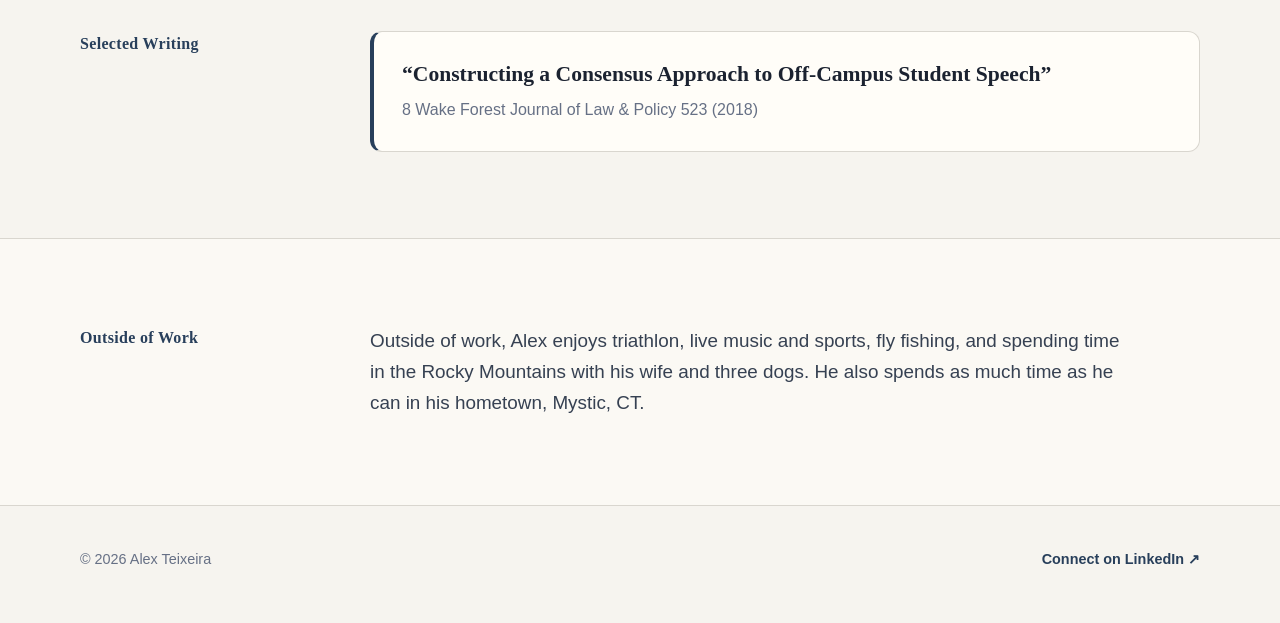
==== commit 7ca33b1d: "Finalize outside-of-work section" ====
--- a/index.html
+++ b/index.html
@@ -193,8 +193,7 @@
       <div class="container section-grid">
         <h2 class="section-label">Outside of Work</h2>
         <div class="personal-copy">
-          <h2>Beyond the office.</h2>
-          <p class="lead">Outside of work, Alex enjoys triathlon, fly fishing, live music, sports, and spending time in the Rocky Mountains with his wife and three dogs.</p>
+          <p class="lead">Outside of work, Alex enjoys triathlon, live music and sports, fly fishing, and spending time in the Rocky Mountains with his wife and three dogs. He also spends as much time as he can in his hometown, Mystic, CT.</p>
         </div>
       </div>
     </section>
--- a/styles.css
+++ b/styles.css
@@ -49,7 +49,11 @@
 .nav-links a { text-decoration: none; font-size: .92rem; color: var(--muted); }
 .nav-links a:hover { color: var(--text); }
 
-.hero { padding: 104px 0 86px; border-bottom: 1px solid var(--line); }
+.hero { padding: 88px 0 78px; border-bottom: 1px solid var(--line); }
+.hero-grid { display: grid; grid-template-columns: minmax(0, 1.55fr) minmax(260px, .65fr); gap: 72px; align-items: center; }
+.hero-copy { min-width: 0; }
+.hero-portrait { margin: 0; justify-self: end; width: min(100%, 330px); }
+.hero-portrait img { display: block; width: 100%; aspect-ratio: 4 / 5; object-fit: cover; object-position: 50% 34%; border-radius: 18px; border: 1px solid var(--line); box-shadow: 0 18px 45px rgba(27, 34, 48, .10); }
 .eyebrow {
   margin: 0 0 18px;
   text-transform: uppercase;
@@ -139,14 +143,25 @@
 }
 .writing-card h3 { margin: 0; font-size: 1.35rem; line-height: 1.35; }
 .writing-card p { margin: 8px 0 0; color: var(--muted); }
+.personal-section { background: color-mix(in srgb, var(--paper) 50%, var(--bg)); }
+.personal-copy { max-width: 760px; }
 
 .site-footer { padding: 42px 0 52px; }
 .footer-inner { display: flex; justify-content: space-between; gap: 20px; color: var(--muted); font-size: .9rem; }
 .footer-inner a { color: var(--accent); font-weight: 650; text-decoration: none; }
 
-@media (max-width: 800px) {
+@media (max-width: 950px) and (min-width: 681px) {
+  .hero-grid { grid-template-columns: minmax(0, 1.25fr) minmax(220px, .75fr); gap: 38px; }
+  .hero-portrait { width: min(100%, 275px); }
+  h1 { font-size: clamp(3rem, 7vw, 5rem); }
+  .hero-subtitle { font-size: clamp(1.08rem, 2.2vw, 1.4rem); }
+}
+
+@media (max-width: 680px) {
   .nav-links a:not(.keep-mobile) { display: none; }
-  .hero { padding: 76px 0 64px; }
+  .hero { padding: 68px 0 60px; }
+  .hero-grid { grid-template-columns: 1fr; gap: 38px; }
+  .hero-portrait { justify-self: start; width: min(78vw, 300px); }
   .section { padding: 64px 0; }
   .section-grid { grid-template-columns: 1fr; gap: 22px; }
   .expertise-grid { grid-template-columns: 1fr 1fr; }
